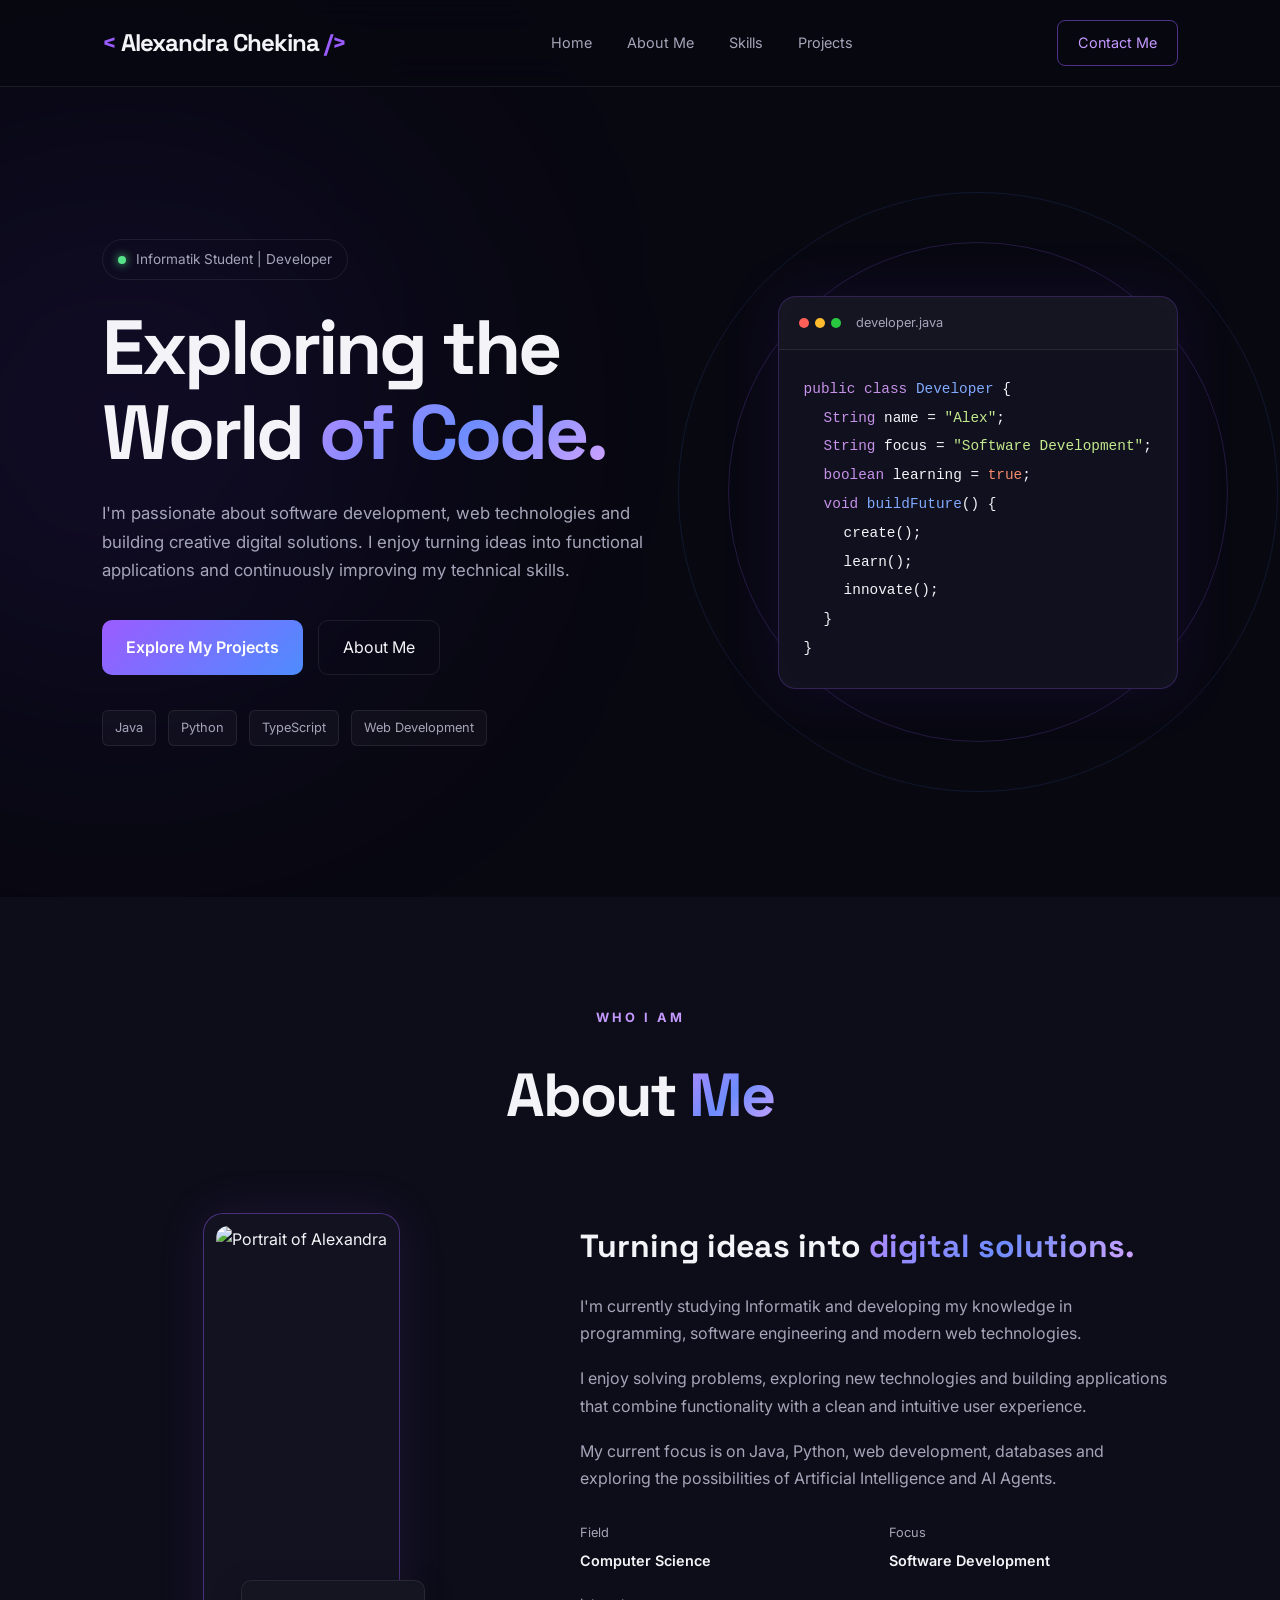
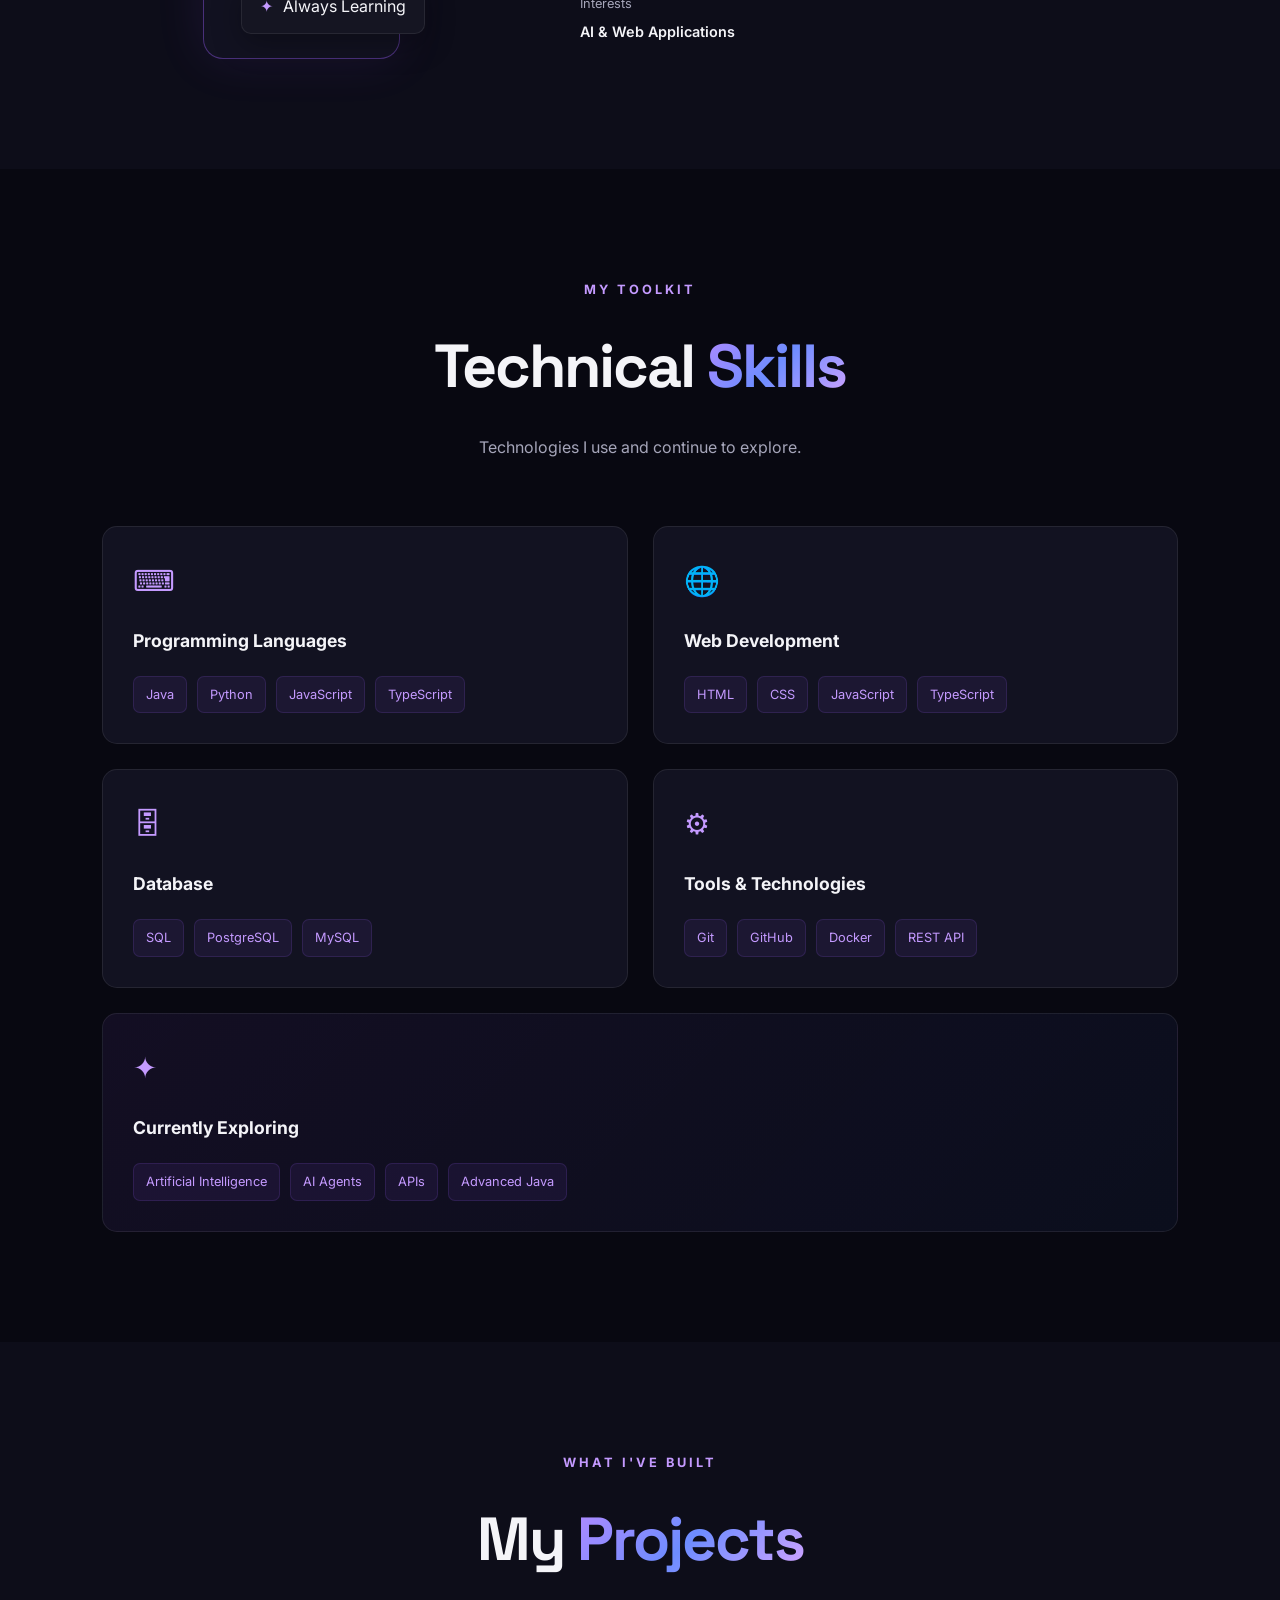
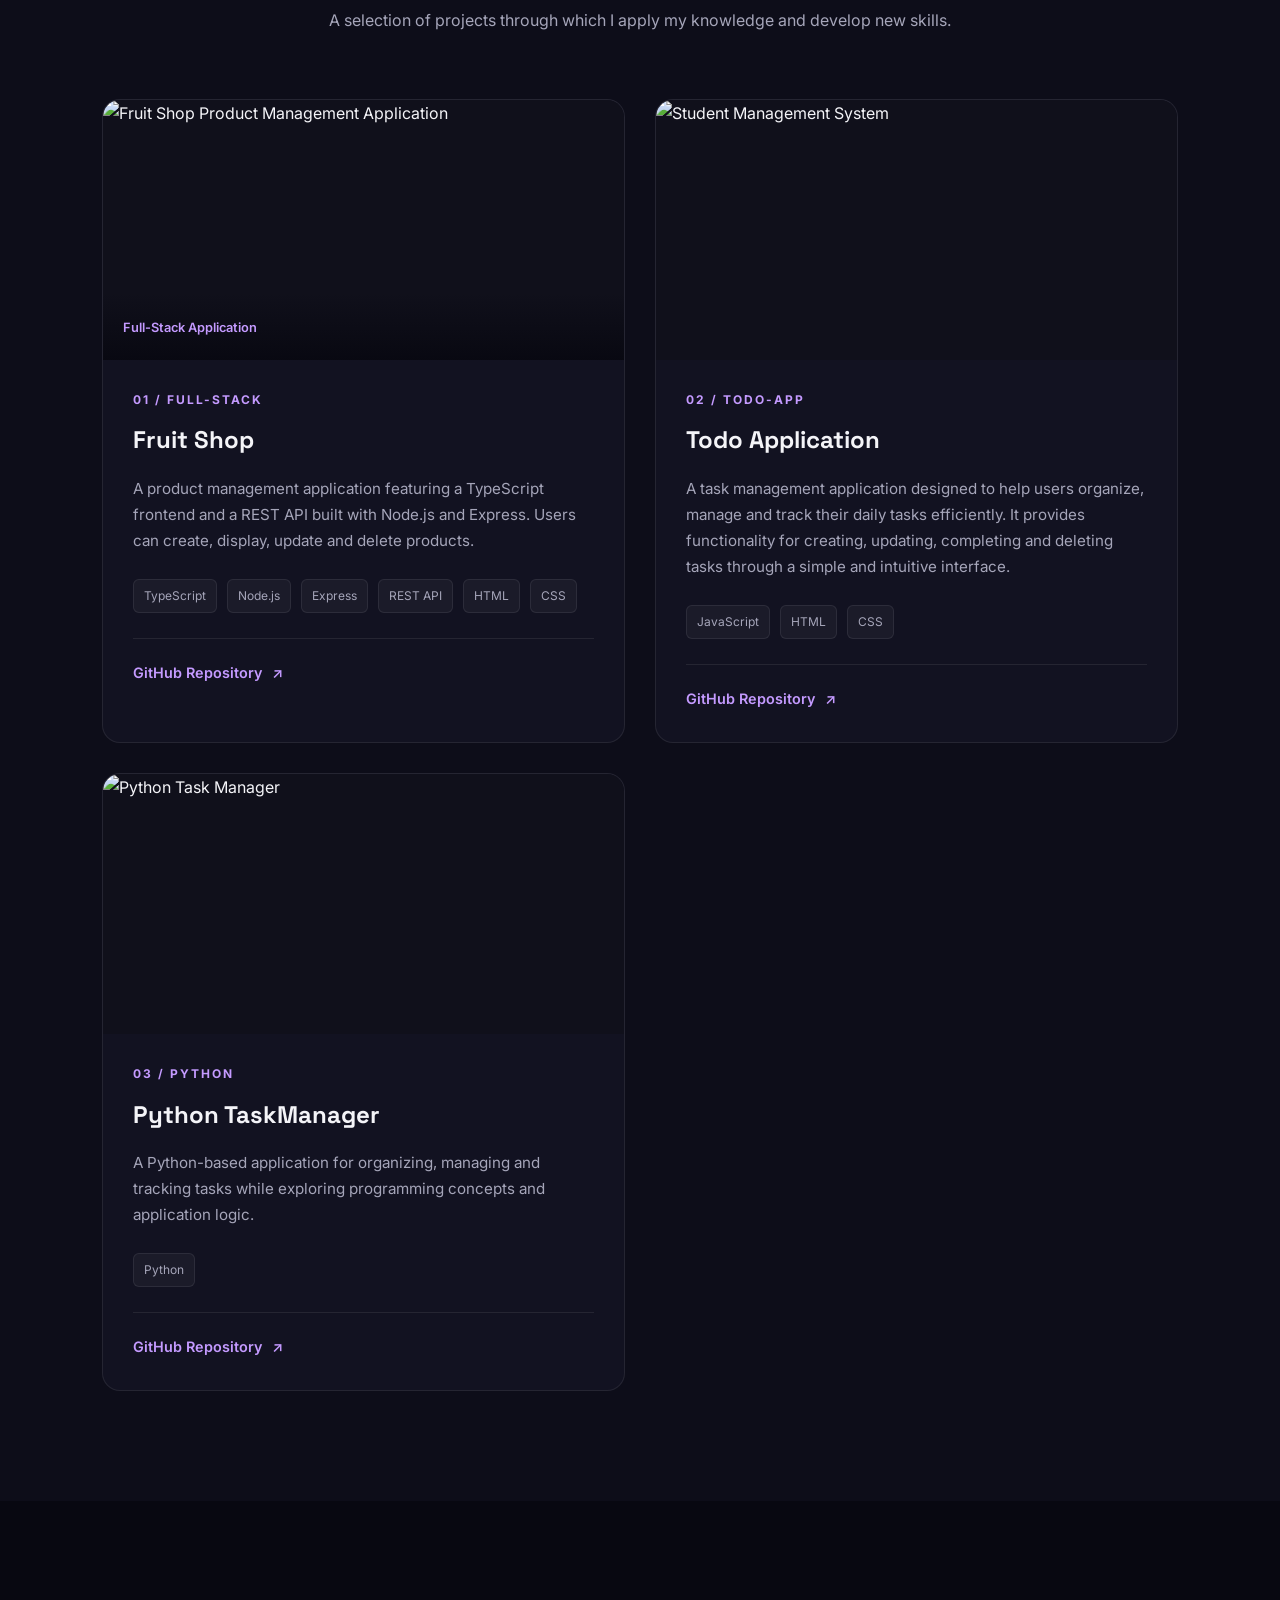
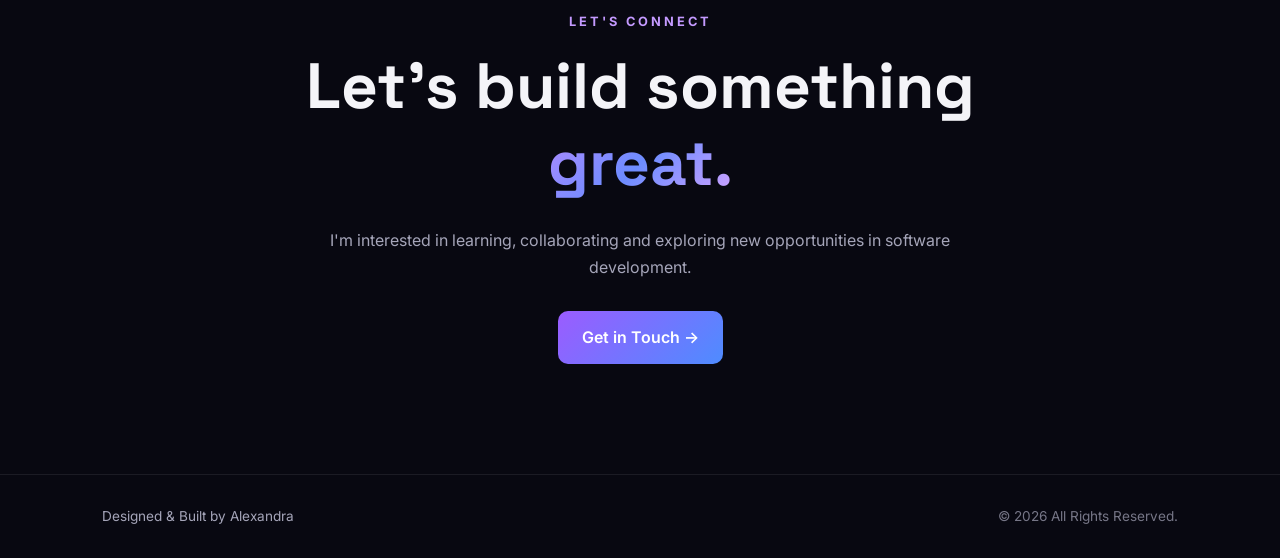
==== index.html @ 63ee05a8 "Rename portfolio to index.html" ====
<!DOCTYPE html>
<html lang="en">
<head>
    <meta charset="UTF-8">
    <meta name="viewport" content="width=device-width, initial-scale=1.0">

    <title>Alexandra Chekina Tetinou | Portfolio</title>

    <link rel="stylesheet" href="style.css">
</head>

<body>

    <!-- ================= HEADER ================= -->

    <header class="header">

        <a href="#home" class="logo">
            <span class="logo-highlight">&lt;</span>
            Alexandra Chekina
            <span class="logo-highlight">/&gt;</span>
        </a>

        <nav class="navbar">
            <a href="#home">Home</a>
            <a href="#about">About Me</a>
            <a href="#skills">Skills</a>
            <a href="#projects">Projects</a>
        </nav>

        <a href="#contact" class="header-button">
            Contact Me
        </a>

    </header>


    <!-- ================= HOME ================= -->

    <section id="home" class="hero">

        <div class="hero-content">

            <p class="hero-tag">
                <span class="status-dot"></span>
                Informatik Student | Developer
            </p>

            <h1>
                Exploring the World
                <span class="gradient-text">of Code.</span>
            </h1>

            <p class="hero-description">
                I'm passionate about software development, web technologies
                and building creative digital solutions. I enjoy turning
                ideas into functional applications and continuously
                improving my technical skills.
            </p>

            <div class="hero-buttons">

                <a href="#projects" class="button-primary">
                    Explore My Projects
                </a>

                <a href="#about" class="button-secondary">
                    About Me
                </a>

            </div>

            <div class="hero-tech">

                <span>Java</span>
                <span>Python</span>
                <span>TypeScript</span>
                <span>Web Development</span>

            </div>

        </div>


        <div class="hero-visual">

            <div class="orbit orbit-one"></div>
            <div class="orbit orbit-two"></div>

            <div class="hero-card">

                <div class="code-window-header">

                    <div class="window-dots">
                        <span></span>
                        <span></span>
                        <span></span>
                    </div>

                    <p>developer.java</p>

                </div>

                <div class="code-content">

                    <p><span class="code-purple">public class</span>
                        <span class="code-blue">Developer</span> {
                    </p>

                    <p class="indent">
                        <span class="code-purple">String</span>
                        name =
                        <span class="code-green">"Alex"</span>;
                    </p>

                    <p class="indent">
                        <span class="code-purple">String</span>
                        focus =
                        <span class="code-green">"Software Development"</span>;
                    </p>

                    <p class="indent">
                        <span class="code-purple">boolean</span>
                        learning =
                        <span class="code-orange">true</span>;
                    </p>

                    <p class="indent">
                        <span class="code-purple">void</span>
                        <span class="code-blue">buildFuture</span>() {
                    </p>

                    <p class="indent-double">
                        create();
                    </p>

                    <p class="indent-double">
                        learn();
                    </p>

                    <p class="indent-double">
                        innovate();
                    </p>

                    <p class="indent">
                        }
                    </p>

                    <p>}</p>

                </div>

            </div>

        </div>

    </section>


    <!-- ================= ABOUT ================= -->

    <section id="about" class="section about-section">

        <div class="section-heading">

            <p class="section-label">WHO I AM</p>

            <h2>
                About <span class="gradient-text">Me</span>
            </h2>

        </div>


        <div class="about-container">

            <div class="about-image-container">

                <div class="about-image-frame">

                    <img
                        src="C:\Users\tetin\Pictures\mich.jpeg"
                        alt="Portrait of Alexandra"
                        class="profile-image"
                    >

                </div>

                <div class="floating-badge">
                    <span class="badge-icon">✦</span>
                    <span>Always Learning</span>
                </div>

            </div>


            <div class="about-content">

                <h3>
                    Turning ideas into
                    <span class="gradient-text">digital solutions.</span>
                </h3>

                <p>
                    I'm currently studying Informatik and developing my
                    knowledge in programming, software engineering and
                    modern web technologies.
                </p>

                <p>
                    I enjoy solving problems, exploring new technologies
                    and building applications that combine functionality
                    with a clean and intuitive user experience.
                </p>

                <p>
                    My current focus is on Java, Python, web development,
                    databases and exploring the possibilities of
                    Artificial Intelligence and AI Agents.
                </p>

                <div class="about-details">

                    <div class="detail-item">
                        <span class="detail-label">Field</span>
                        <span class="detail-value">Computer Science</span>
                    </div>

                    <div class="detail-item">
                        <span class="detail-label">Focus</span>
                        <span class="detail-value">Software Development</span>
                    </div>

                    <div class="detail-item">
                        <span class="detail-label">Interests</span>
                        <span class="detail-value">AI & Web Applications</span>
                    </div>

                </div>

            </div>

        </div>

    </section>


    <!-- ================= SKILLS ================= -->

    <section id="skills" class="section skills-section">

        <div class="section-heading">

            <p class="section-label">MY TOOLKIT</p>

            <h2>
                Technical <span class="gradient-text">Skills</span>
            </h2>

            <p class="section-description">
                Technologies I use and continue to explore.
            </p>

        </div>


        <div class="skills-grid">


            <!-- Programming Languages -->

            <div class="skill-card">

                <div class="skill-icon">⌨</div>

                <h3>Programming Languages</h3>

                <div class="skill-tags">
                    <span>Java</span>
                    <span>Python</span>
                    <span>JavaScript</span>
                    <span>TypeScript</span>
                </div>

            </div>


            <!-- Web Development -->

            <div class="skill-card">

                <div class="skill-icon">🌐</div>

                <h3>Web Development</h3>

                <div class="skill-tags">
                    <span>HTML</span>
                    <span>CSS</span>
                    <span>JavaScript</span>
                    <span>TypeScript</span>
                </div>

            </div>


            <!-- Databases -->

            <div class="skill-card">

                <div class="skill-icon">🗄</div>

                <h3>Database</h3>

                <div class="skill-tags">
                    <span>SQL</span>
                    <span>PostgreSQL</span>
                    <span>MySQL</span>
                </div>

            </div>


            <!-- Tools -->

            <div class="skill-card">

                <div class="skill-icon">⚙</div>

                <h3>Tools & Technologies</h3>

                <div class="skill-tags">
                    <span>Git</span>
                    <span>GitHub</span>
                    <span>Docker</span>
                    <span>REST API</span>
                </div>

            </div>


            <!-- Current Learning -->

            <div class="skill-card skill-card-highlight">

                <div class="skill-icon">✦</div>

                <h3>Currently Exploring</h3>

                <div class="skill-tags">
                    <span>Artificial Intelligence</span>
                    <span>AI Agents</span>
                    <span>APIs</span>
                    <span>Advanced Java</span>
                </div>

            </div>

        </div>

    </section>


    <!-- ================= PROJECTS ================= -->

    <section id="projects" class="section projects-section">

        <div class="section-heading">

            <p class="section-label">WHAT I'VE BUILT</p>

            <h2>
                My <span class="gradient-text">Projects</span>
            </h2>

            <p class="section-description">
                A selection of projects through which I apply my knowledge
                and develop new skills.
            </p>

        </div>


        <div class="project-container">


            <!-- FRUIT SHOP -->

            <article class="project-card featured-project">

                <div class="project-image-container">

                    <img
                        src="C:\Users\tetin\Videos\Captures\FruitShop _ Produktverwaltung und 2 weitere Seiten - Persönlich – Microsoft​ Edge 20.11.2026 21_13_12.png"
                        alt="Fruit Shop Product Management Application"
                        class="project-image"
                    >

                    <div class="project-image-overlay">
                        <span>Full-Stack Application</span>
                    </div>

                </div>


                <div class="project-content">

                    <div class="project-number">01 / FULL-STACK</div>

                    <h3>Fruit Shop</h3>

                    <p>
                        A product management application featuring a
                        TypeScript frontend and a REST API built with
                        Node.js and Express. Users can create, display,
                        update and delete products.
                    </p>


                    <div class="technologies">

                        <span>TypeScript</span>
                        <span>Node.js</span>
                        <span>Express</span>
                        <span>REST API</span>
                        <span>HTML</span>
                        <span>CSS</span>

                    </div>


                    <div class="project-links">

                        <a
                            href="https://github.com/alexandrachekina/fruit-shop"
                            target="_blank"
                            rel="noopener noreferrer"
                            class="project-link"
                        >
                            GitHub Repository
                            <span>↗</span>
                        </a>

                    </div>

                </div>

            </article>


            <!-- STUDENT MANAGEMENT SYSTEM -->

            <article class="project-card">

                <div class="project-image-container">

                    <img
                        src="C:\Users\tetin\Videos\Captures\Todo-Verwaltung - Persönlich – Microsoft​ Edge 14.11.2026 23_04_29.png"
                        alt="Student Management System"
                        class="project-image"
                    >

                </div>


                <div class="project-content">

                    <div class="project-number">02 / TODO-APP</div>

                    <h3>Todo Application</h3>

                    <p>
                        A task management application designed to help users organize,
                        manage and track their daily tasks efficiently. It provides
                        functionality for creating, updating, completing and deleting
                        tasks through a simple and intuitive interface.
                    </p>


                    <div class="technologies">
                        <span>JavaScript</span>
                        <span>HTML</span>
                        <span>CSS</span>
                    </div>


                    <div class="project-links">

                        <a href="https://github.com/alexandrachekina/todo-app" class="project-link">
                            GitHub Repository
                            <span>↗</span>
                        </a>

                    </div>

                </div>

            </article>


            <!-- TODO APP -->

            
            <!-- PYTHON TASK MANAGER -->

            <article class="project-card">

                <div class="project-image-container">

                    <img
                        src="assets/images/python-taskmanager.jpg"
                        alt="Python Task Manager"
                        class="project-image"
                    >

                </div>


                <div class="project-content">

                    <div class="project-number">03 / PYTHON</div>

                    <h3>Python TaskManager</h3>

                    <p>
                        A Python-based application for organizing,
                        managing and tracking tasks while exploring
                        programming concepts and application logic.
                    </p>


                    <div class="technologies">
                        <span>Python</span>
                    </div>


                    <div class="project-links">

                        <a href="https://github.com/alexandrachekina/Python-projekt" class="project-link">
                            GitHub Repository
                            <span>↗</span>
                        </a>

                    </div>

                </div>

            </article>


        </div>

    </section>


    <!-- ================= CONTACT ================= -->

    <section id="contact" class="section contact-section">

        <div class="contact-content">

            <p class="section-label">LET'S CONNECT</p>

            <h2>
                Let's build something
                <span class="gradient-text">great.</span>
            </h2>

            <p>
                I'm interested in learning, collaborating and exploring
                new opportunities in software development.
            </p>

            <a href="mailto:tetinoualexandra@yahoo.com" class="button-primary">
                Get in Touch →
            </a>

        </div>

    </section>


    <!-- ================= FOOTER ================= -->

    <footer class="footer">

        <p>
            Designed & Built by Alexandra
        </p>

        <p class="footer-copyright">
            © 2026 All Rights Reserved.
        </p>

    </footer>

</body>
</html>
---- style.css ----
/* =====================================================
   GLOBAL SETTINGS
===================================================== */

@import url('https://fonts.googleapis.com/css2?family=Inter:wght@400;500;600;700;800&family=Space+Grotesk:wght@400;500;600;700&display=swap');

:root {

    --background: #080811;
    --background-secondary: #0d0d19;

    --surface: #121221;
    --surface-light: #19192b;

    --primary: #9b5cff;
    --primary-light: #c49aff;

    --blue: #4e8cff;

    --text-primary: #f4f4f8;
    --text-secondary: #a5a5b9;

    --border: rgba(255, 255, 255, 0.08);

    --gradient:
        linear-gradient(
            135deg,
            #9b5cff,
            #4e8cff
        );

}


/* =====================================================
   RESET
===================================================== */

* {

    margin: 0;
    padding: 0;

    box-sizing: border-box;

    scroll-behavior: smooth;

}


body {

    background: var(--background);

    color: var(--text-primary);

    font-family: 'Inter', sans-serif;

    line-height: 1.7;

    overflow-x: hidden;

}


a {

    text-decoration: none;

    color: inherit;

}


img {

    display: block;

    max-width: 100%;

}


::selection {

    background: var(--primary);

    color: white;

}


/* =====================================================
   HEADER
===================================================== */

.header {

    position: sticky;

    top: 0;

    z-index: 1000;

    display: flex;

    justify-content: space-between;

    align-items: center;

    padding: 20px 8%;

    background: rgba(8, 8, 17, 0.85);

    backdrop-filter: blur(20px);

    border-bottom: 1px solid var(--border);

}


.logo {

    font-family: 'Space Grotesk', sans-serif;

    font-size: 1.5rem;

    font-weight: 700;

    letter-spacing: -1px;

}


.logo-highlight {

    color: var(--primary);

}


.navbar {

    display: flex;

    align-items: center;

    gap: 35px;

}


.navbar a {

    font-size: 0.9rem;

    color: var(--text-secondary);

    transition: 0.3s;

}


.navbar a:hover {

    color: var(--primary-light);

}


.header-button {

    padding: 10px 20px;

    border: 1px solid rgba(155, 92, 255, 0.5);

    border-radius: 8px;

    color: var(--primary-light);

    font-size: 0.9rem;

    transition: 0.3s;

}


.header-button:hover {

    background: var(--primary);

    color: white;

    box-shadow: 0 0 20px rgba(155, 92, 255, 0.3);

}


/* =====================================================
   HERO SECTION
===================================================== */

.hero {

    min-height: 90vh;

    display: flex;

    align-items: center;

    justify-content: space-between;

    padding: 100px 8%;

    position: relative;

    gap: 60px;

}


.hero::before {

    content: "";

    position: absolute;

    width: 500px;

    height: 500px;

    background: rgba(107, 48, 255, 0.12);

    filter: blur(140px);

    border-radius: 50%;

    top: 10%;

    left: -10%;

    z-index: -1;

}


.hero-content {

    max-width: 650px;

}


.hero-tag {

    display: inline-flex;

    align-items: center;

    gap: 10px;

    padding: 8px 15px;

    border: 1px solid var(--border);

    border-radius: 50px;

    font-size: 0.85rem;

    color: var(--text-secondary);

    margin-bottom: 25px;

}


.status-dot {

    width: 8px;

    height: 8px;

    background: #57e389;

    border-radius: 50%;

    box-shadow: 0 0 10px #57e389;

}


.hero h1 {

    font-family: 'Space Grotesk', sans-serif;

    font-size: clamp(3rem, 6vw, 5.5rem);

    line-height: 1.1;

    letter-spacing: -3px;

    margin-bottom: 25px;

}


.gradient-text {

    background: linear-gradient(
        135deg,
        #b38aff,
        #6d8cff,
        #d5a4ff
    );

    background-clip: text;

    -webkit-background-clip: text;

    color: transparent;

}


.hero-description {

    max-width: 550px;

    color: var(--text-secondary);

    font-size: 1.05rem;

    margin-bottom: 35px;

}


.hero-buttons {

    display: flex;

    gap: 15px;

    flex-wrap: wrap;

}


.button-primary {

    display: inline-flex;

    justify-content: center;

    align-items: center;

    padding: 13px 24px;

    border-radius: 10px;

    background: var(--gradient);

    color: white;

    font-weight: 600;

    transition: 0.3s;

}


.button-primary:hover {

    transform: translateY(-3px);

    box-shadow: 0 10px 30px rgba(155, 92, 255, 0.3);

}


.button-secondary {

    padding: 13px 24px;

    border-radius: 10px;

    border: 1px solid var(--border);

    color: var(--text-primary);

    transition: 0.3s;

}


.button-secondary:hover {

    border-color: var(--primary);

    color: var(--primary-light);

}


.hero-tech {

    display: flex;

    gap: 12px;

    flex-wrap: wrap;

    margin-top: 35px;

}


.hero-tech span {

    font-size: 0.8rem;

    color: var(--text-secondary);

    padding: 6px 12px;

    background: rgba(255, 255, 255, 0.03);

    border: 1px solid var(--border);

    border-radius: 6px;

}


/* =====================================================
   HERO CODE CARD
===================================================== */

.hero-visual {

    position: relative;

    display: flex;

    justify-content: center;

    align-items: center;

    min-width: 400px;

}


.hero-card {

    width: 400px;

    background: rgba(18, 18, 33, 0.85);

    border: 1px solid rgba(155, 92, 255, 0.25);

    border-radius: 18px;

    overflow: hidden;

    backdrop-filter: blur(20px);

    box-shadow:
        0 0 60px rgba(100, 50, 200, 0.12),
        inset 0 0 30px rgba(255, 255, 255, 0.02);

    z-index: 2;

}


.code-window-header {

    display: flex;

    align-items: center;

    gap: 15px;

    padding: 15px 20px;

    border-bottom: 1px solid var(--border);

    background: rgba(255, 255, 255, 0.02);

}


.window-dots {

    display: flex;

    gap: 6px;

}


.window-dots span {

    width: 10px;

    height: 10px;

    border-radius: 50%;

    background: #ff5f57;

}


.window-dots span:nth-child(2) {

    background: #febc2e;

}


.window-dots span:nth-child(3) {

    background: #28c840;

}


.code-window-header p {

    font-size: 0.8rem;

    color: var(--text-secondary);

}


.code-content {

    padding: 25px;

    font-family: monospace;

    font-size: 0.9rem;

    line-height: 2;

}


.code-content p {

    white-space: nowrap;

}


.code-purple {

    color: #c792ea;

}


.code-blue {

    color: #82aaff;

}


.code-green {

    color: #c3e88d;

}


.code-orange {

    color: #f78c6c;

}


.indent {

    padding-left: 20px;

}


.indent-double {

    padding-left: 40px;

}


.orbit {

    position: absolute;

    border: 1px solid rgba(155, 92, 255, 0.2);

    border-radius: 50%;

}


.orbit-one {

    width: 500px;

    height: 500px;

}


.orbit-two {

    width: 600px;

    height: 600px;

    border-color: rgba(78, 140, 255, 0.12);

}


/* =====================================================
   GENERAL SECTIONS
===================================================== */

.section {

    padding: 110px 8%;

}


.section-heading {

    text-align: center;

    margin-bottom: 65px;

}


.section-label {

    color: var(--primary-light);

    font-size: 0.8rem;

    font-weight: 700;

    letter-spacing: 3px;

    margin-bottom: 15px;

}


.section-heading h2 {

    font-family: 'Space Grotesk', sans-serif;

    font-size: clamp(2.5rem, 5vw, 3.8rem);

    letter-spacing: -2px;

}


.section-description {

    color: var(--text-secondary);

    margin-top: 15px;

}


/* =====================================================
   ABOUT SECTION
===================================================== */

.about-section {

    background: var(--background-secondary);

}


.about-container {

    display: grid;

    grid-template-columns: 0.8fr 1.2fr;

    align-items: center;

    gap: 80px;

    max-width: 1100px;

    margin: auto;

}


.about-image-container {

    position: relative;

    max-width: 350px;

    margin: auto;

}


.about-image-frame {

    padding: 12px;

    border: 1px solid rgba(155, 92, 255, 0.4);

    border-radius: 20px;

    background: var(--surface);

    box-shadow: 0 0 50px rgba(155, 92, 255, 0.1);

}


.profile-image {

    width: 100%;

    height: 420px;

    object-fit: cover;

    border-radius: 12px;

}


.floating-badge {

    position: absolute;

    bottom: 25px;

    right: -25px;

    display: flex;

    align-items: center;

    gap: 10px;

    padding: 12px 18px;

    border: 1px solid var(--border);

    background: #151522;

    border-radius: 10px;

    box-shadow: 0 10px 30px rgba(0, 0, 0, 0.3);

}


.badge-icon {

    color: var(--primary-light);

}


.about-content h3 {

    font-family: 'Space Grotesk', sans-serif;

    font-size: 2rem;

    line-height: 1.3;

    margin-bottom: 25px;

}


.about-content p {

    color: var(--text-secondary);

    margin-bottom: 18px;

}


.about-details {

    display: grid;

    grid-template-columns: 1fr 1fr;

    gap: 20px;

    margin-top: 30px;

}


.detail-item {

    display: flex;

    flex-direction: column;

    gap: 5px;

}


.detail-label {

    color: var(--text-secondary);

    font-size: 0.8rem;

}


.detail-value {

    font-size: 0.9rem;

    font-weight: 600;

}


/* =====================================================
   SKILLS
===================================================== */

.skills-grid {

    display: grid;

    grid-template-columns: repeat(2, 1fr);

    gap: 25px;

    max-width: 1100px;

    margin: auto;

}


.skill-card {

    background: var(--surface);

    padding: 30px;

    border: 1px solid var(--border);

    border-radius: 15px;

    transition: 0.3s;

}


.skill-card:hover {

    transform: translateY(-5px);

    border-color: rgba(155, 92, 255, 0.4);

    box-shadow: 0 15px 40px rgba(155, 92, 255, 0.08);

}


.skill-icon {

    font-size: 1.8rem;

    margin-bottom: 20px;

    color: var(--primary-light);

}


.skill-card h3 {

    font-size: 1.1rem;

    margin-bottom: 20px;

}


.skill-tags {

    display: flex;

    flex-wrap: wrap;

    gap: 10px;

}


.skill-tags span {

    padding: 7px 12px;

    background: rgba(155, 92, 255, 0.08);

    border: 1px solid rgba(155, 92, 255, 0.15);

    border-radius: 7px;

    color: var(--primary-light);

    font-size: 0.8rem;

}


.skill-card-highlight {

    grid-column: span 2;

    background: linear-gradient(
        135deg,
        rgba(155, 92, 255, 0.08),
        rgba(78, 140, 255, 0.05)
    );

}


/* =====================================================
   PROJECTS
===================================================== */

.projects-section {

    background: var(--background-secondary);

}


.project-container {

    display: grid;

    grid-template-columns: repeat(2, 1fr);

    gap: 30px;

    max-width: 1200px;

    margin: auto;

}


.project-card {

    background: var(--surface);

    border: 1px solid var(--border);

    border-radius: 18px;

    overflow: hidden;

    transition: 0.35s;

}


.project-card:hover {

    transform: translateY(-8px);

    border-color: rgba(155, 92, 255, 0.4);

    box-shadow: 0 20px 50px rgba(100, 50, 200, 0.12);

}


.project-image-container {

    position: relative;

    width: 100%;

    height: 260px;

    overflow: hidden;

    background: #10101b;

}


.project-image {

    width: 100%;

    height: 100%;

    object-fit: cover;

    transition: transform 0.5s;

}


.project-card:hover .project-image {

    transform: scale(1.05);

}


.project-image-overlay {

    position: absolute;

    bottom: 0;

    left: 0;

    width: 100%;

    padding: 20px;

    background: linear-gradient(
        transparent,
        rgba(8, 8, 17, 0.95)
    );

}


.project-image-overlay span {

    color: var(--primary-light);

    font-size: 0.8rem;

    font-weight: 600;

}


.project-content {

    padding: 30px;

}


.project-number {

    color: var(--primary-light);

    font-size: 0.75rem;

    font-weight: 700;

    letter-spacing: 2px;

    margin-bottom: 10px;

}


.project-content h3 {

    font-family: 'Space Grotesk', sans-serif;

    font-size: 1.5rem;

    margin-bottom: 15px;

}


.project-content p {

    color: var(--text-secondary);

    font-size: 0.95rem;

    margin-bottom: 25px;

}


.technologies {

    display: flex;

    flex-wrap: wrap;

    gap: 10px;

    margin-bottom: 25px;

}


.technologies span {

    font-size: 0.75rem;

    padding: 6px 10px;

    border-radius: 6px;

    background: rgba(255, 255, 255, 0.04);

    border: 1px solid var(--border);

    color: var(--text-secondary);

}


.project-links {

    border-top: 1px solid var(--border);

    padding-top: 20px;

}


.project-link {

    display: inline-flex;

    align-items: center;

    gap: 10px;

    color: var(--primary-light);

    font-weight: 600;

    font-size: 0.9rem;

    transition: 0.3s;

}


.project-link:hover {

    color: #ffffff;

}


.project-link span {

    transition: 0.3s;

}


.project-link:hover span {

    transform: translate(3px, -3px);

}


/* =====================================================
   CONTACT
===================================================== */

.contact-section {

    text-align: center;

    position: relative;

    overflow: hidden;

}


.contact-content {

    max-width: 700px;

    margin: auto;

}


.contact-content h2 {

    font-family: 'Space Grotesk', sans-serif;

    font-size: clamp(2.5rem, 5vw, 4rem);

    line-height: 1.2;

    margin-bottom: 25px;

}


.contact-content p:not(.section-label) {

    color: var(--text-secondary);

    margin-bottom: 30px;

}


/* =====================================================
   FOOTER
===================================================== */

.footer {

    padding: 30px 8%;

    border-top: 1px solid var(--border);

    display: flex;

    justify-content: space-between;

    flex-wrap: wrap;

    gap: 15px;

}


.footer p {

    color: var(--text-secondary);

    font-size: 0.85rem;

}


.footer-copyright {

    opacity: 0.7;

}


/* =====================================================
   RESPONSIVE DESIGN
===================================================== */

@media (max-width: 1100px) {

    .hero {

        flex-direction: column;

        text-align: center;

    }


    .hero-content {

        max-width: 800px;

    }


    .hero-description {

        margin-left: auto;

        margin-right: auto;

    }


    .hero-buttons {

        justify-content: center;

    }


    .hero-tech {

        justify-content: center;

    }


    .hero-visual {

        margin-top: 50px;

    }


    .about-container {

        gap: 50px;

    }

}


@media (max-width: 768px) {

    .header {

        padding: 20px 5%;

    }


    .navbar {

        gap: 15px;

    }


    .navbar a {

        font-size: 0.8rem;

    }


    .header-button {

        display: none;

    }


    .hero {

        padding: 80px 5%;

    }


    .hero h1 {

        letter-spacing: -1.5px;

    }


    .hero-visual {

        min-width: auto;

        width: 100%;

    }


    .hero-card {

        width: min(100%, 400px);

    }


    .orbit-one {

        width: 400px;

        height: 400px;

    }


    .orbit-two {

        width: 450px;

        height: 450px;

    }


    .section {

        padding: 80px 5%;

    }


    .about-container {

        grid-template-columns: 1fr;

    }


    .about-content {

        text-align: center;

    }


    .about-details {

        text-align: left;

    }


    .skills-grid {

        grid-template-columns: 1fr;

    }


    .skill-card-highlight {

        grid-column: span 1;

    }


    .project-container {

        grid-template-columns: 1fr;

    }

}


@media (max-width: 480px) {

    .header {

        flex-direction: column;

        gap: 15px;

    }


    .navbar {

        gap: 12px;

    }


    .navbar a {

        font-size: 0.75rem;

    }


    .hero h1 {

        font-size: 2.7rem;

    }


    .hero-card {

        font-size: 0.8rem;

    }


    .code-content {

        font-size: 0.75rem;

        padding: 20px;

    }


    .project-content {

        padding: 20px;

    }


    .project-image-container {

        height: 200px;

    }


    .footer {

        flex-direction: column;

        text-align: center;

    }

}
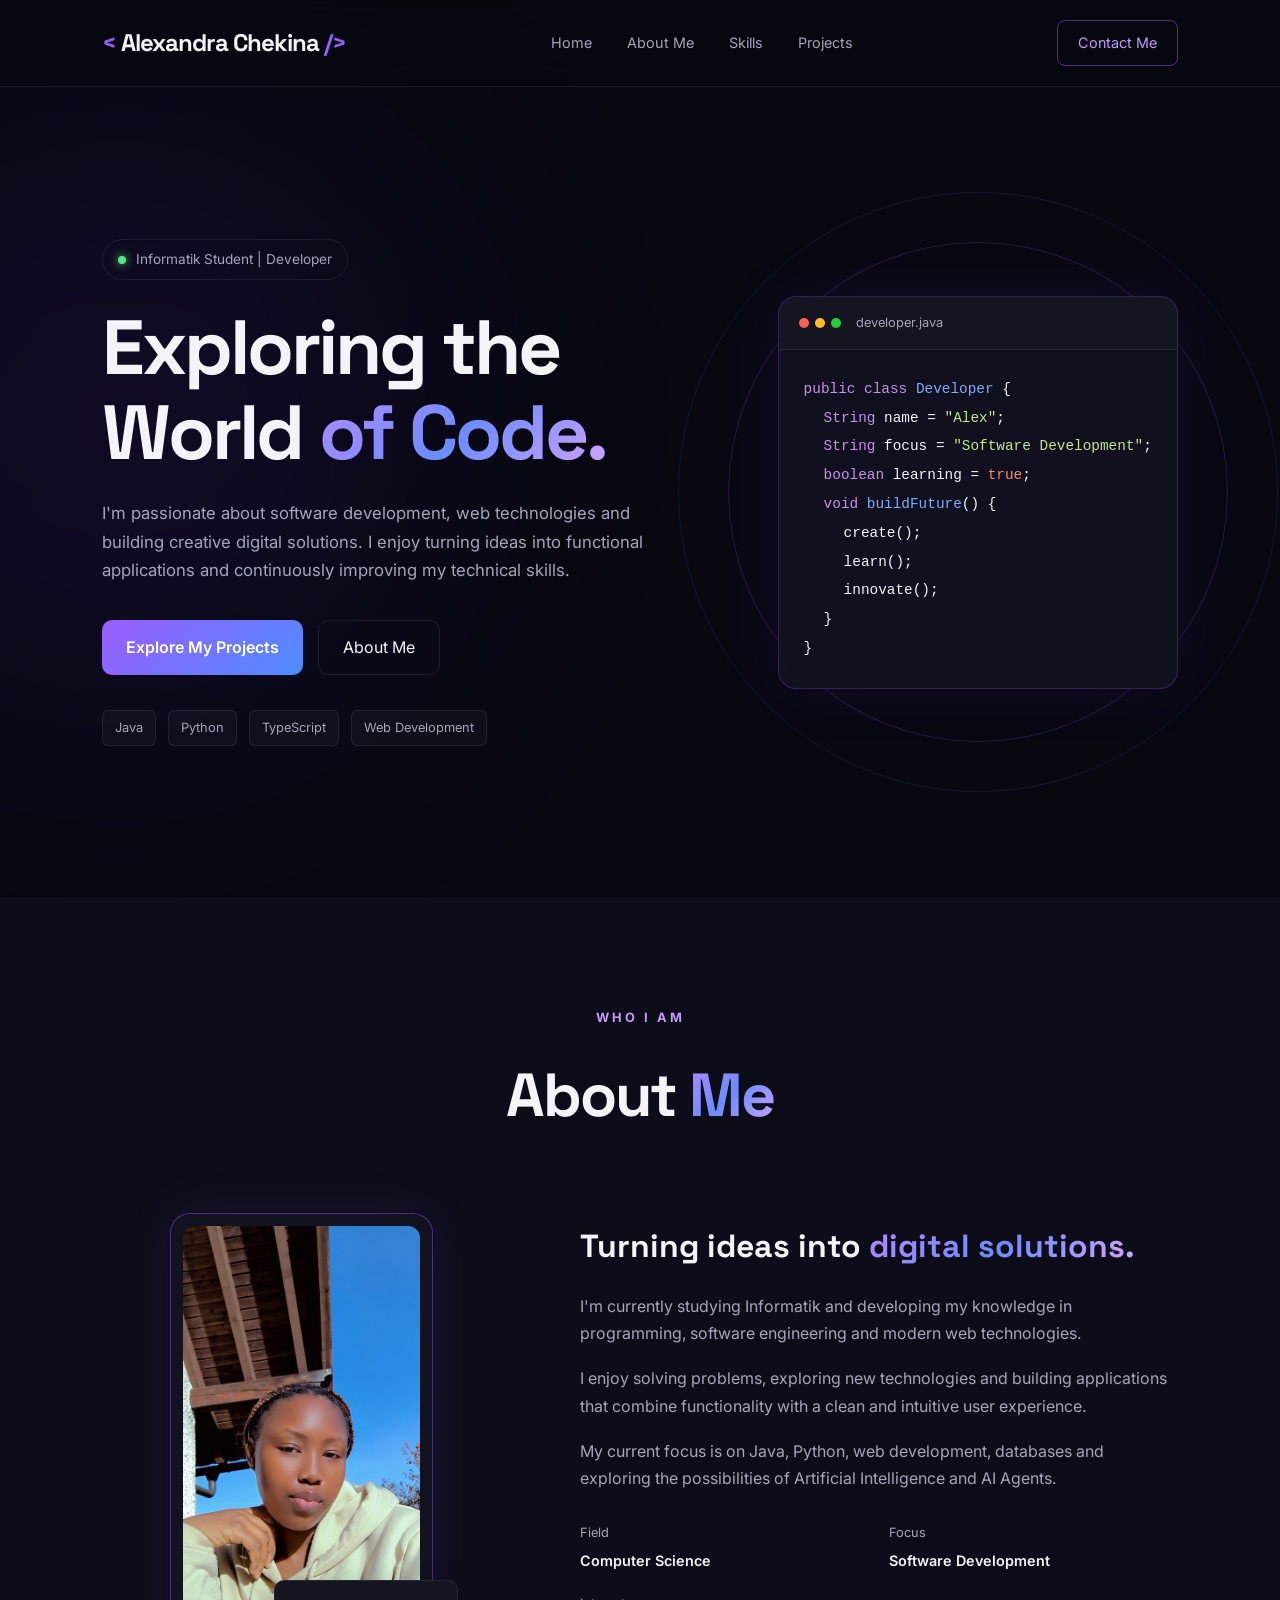
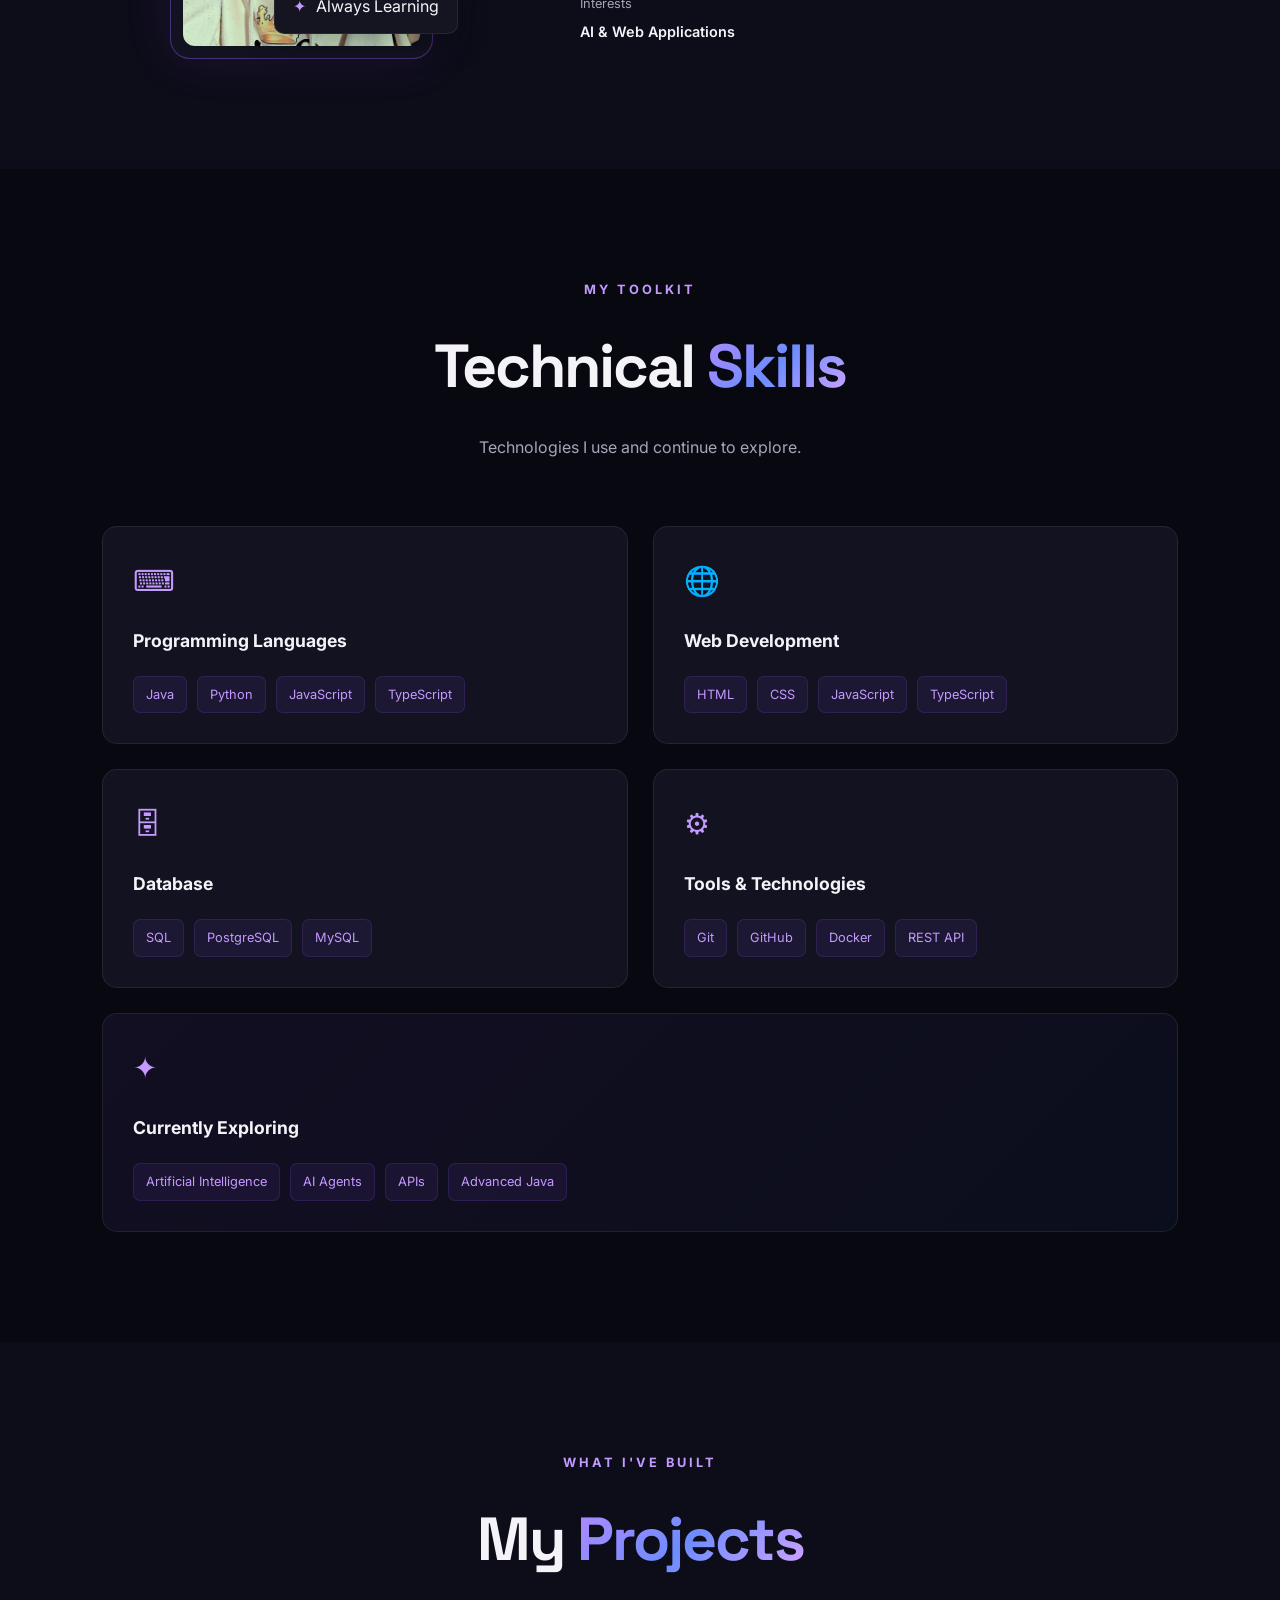
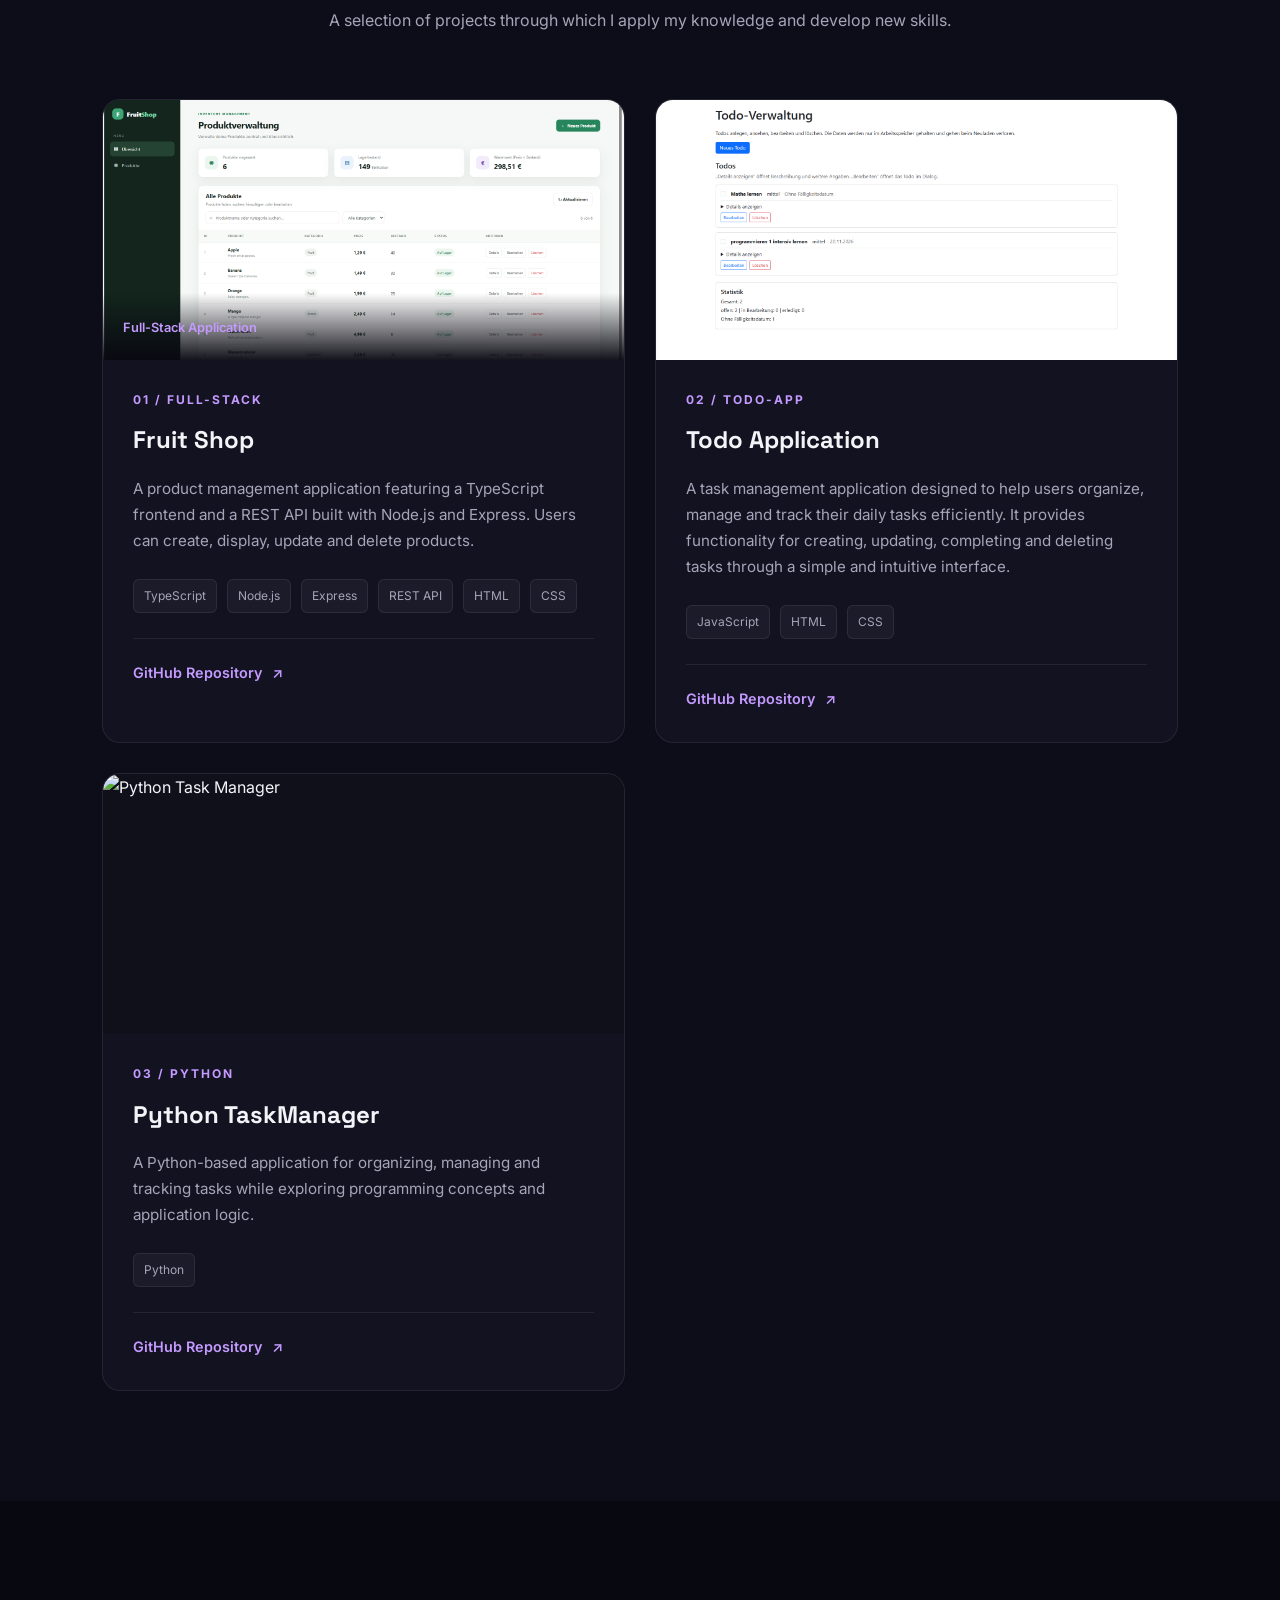
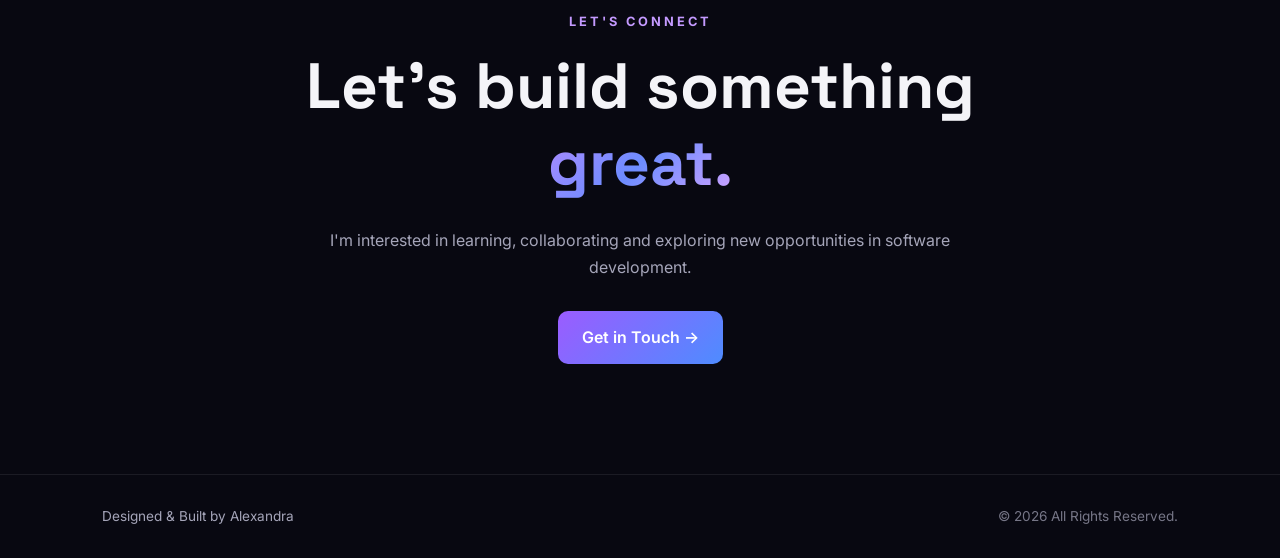
==== commit 2f874da6: "Fix image paths in portfolio" ====
--- a/index.html
+++ b/index.html
@@ -180,7 +180,7 @@
                 <div class="about-image-frame">
 
                     <img
-                        src="C:\Users\tetin\Pictures\mich.jpeg"
+                        src="assets/images/profile.jpeg"
                         alt="Portrait of Alexandra"
                         class="profile-image"
                     >
@@ -391,7 +391,7 @@
                 <div class="project-image-container">
 
                     <img
-                        src="C:\Users\tetin\Videos\Captures\FruitShop _ Produktverwaltung und 2 weitere Seiten - Persönlich – Microsoft​ Edge 20.11.2026 21_13_12.png"
+                        src="assets/images/fruit-shop.png"
                         alt="Fruit Shop Product Management Application"
                         class="project-image"
                     >
@@ -455,7 +455,7 @@
                 <div class="project-image-container">
 
                     <img
-                        src="C:\Users\tetin\Videos\Captures\Todo-Verwaltung - Persönlich – Microsoft​ Edge 14.11.2026 23_04_29.png"
+                        src="assets/images/todo-app.png"
                         alt="Student Management System"
                         class="project-image"
                     >
@@ -595,4 +595,4 @@
     </footer>
 
 </body>
-</html>
+</html>
